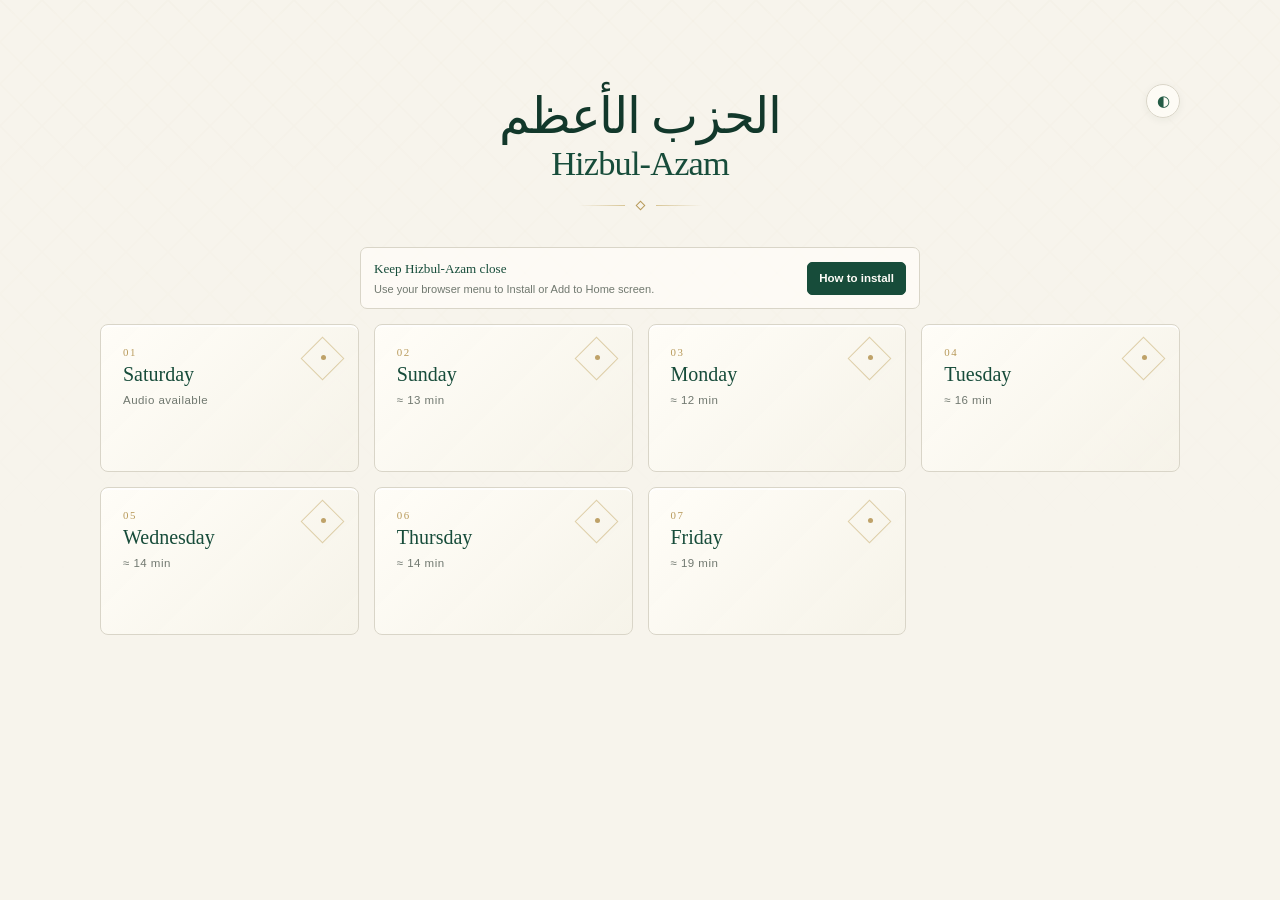
==== index.html @ 2b57d1fb "Add daily audio time estimates to home page" ====
<!doctype html>
<html lang="en">
<head>
  <meta charset="utf-8">
  <meta name="viewport" content="width=device-width, initial-scale=1">
  <meta name="theme-color" content="#f7f4ec">
  <title>Hizbul-Azam</title>
  <link rel="stylesheet" href="style.css?v=16">
  <link rel="manifest" href="manifest.webmanifest?v=11">
  <link rel="icon" type="image/png" sizes="32x32" href="icons/hizbul-azam-favicon.svg?v=11">
  <link rel="apple-touch-icon" href="icons/hizbul-azam-icon.svg?v=11">
  <script>try{var t=localStorage.getItem("hizbulAzam:theme");if(t==="dark"||t==="light")document.documentElement.dataset.theme=t;}catch(e){}</script>
  <script src="app.js?v=16" defer></script>
</head>
<body>
  <main class="home">
    <header class="home-header">
      <h1 class="home-arabic home-title" lang="ar" dir="rtl">الحزب الأعظم</h1>
      <p class="home-english">Hizbul-Azam</p>
      <div class="ornament" aria-hidden="true"><span class="ornament-mark"></span></div>
    </header>

    <section class="home-tools" aria-label="Quick access" hidden id="continue-card">
      <a class="continue-card" data-continue-link href="saturday.html">
        <span class="continue-label" data-continue-label>Continue your reading</span>
        <span class="continue-arrow" aria-hidden="true">→</span>
      </a>
    </section>

    <section class="install-card" id="install-card" hidden>
      <div>
        <strong>Keep Hizbul-Azam close</strong>
        <span>Add it to your device for a more app-like experience.</span>
      </div>
      <button id="install-button" type="button">Install</button>
    </section>

    <nav class="day-grid" aria-label="Daily portions">
      <a class="day-tile" href="saturday.html" data-audio="audio/saturday.mp3">
        <span class="day-number">01</span>
        <span class="day-name">Saturday</span>
        <small data-duration aria-label="Estimated audio time">Audio time</small>
      </a>
      <a class="day-tile" href="sunday.html" data-audio="audio/sunday.mp3">
        <span class="day-number">02</span>
        <span class="day-name">Sunday</span>
        <small data-duration aria-label="Estimated audio time">Audio time</small>
      </a>
      <a class="day-tile" href="monday.html" data-audio="audio/monday.mp3">
        <span class="day-number">03</span>
        <span class="day-name">Monday</span>
        <small data-duration aria-label="Estimated audio time">Audio time</small>
      </a>
      <a class="day-tile" href="tuesday.html" data-audio="audio/tuesday.mp3">
        <span class="day-number">04</span>
        <span class="day-name">Tuesday</span>
        <small data-duration aria-label="Estimated audio time">Audio time</small>
      </a>
      <a class="day-tile" href="wednesday.html" data-audio="audio/wednesday.mp3">
        <span class="day-number">05</span>
        <span class="day-name">Wednesday</span>
        <small data-duration aria-label="Estimated audio time">Audio time</small>
      </a>
      <a class="day-tile" href="thursday.html" data-audio="audio/thursday.mp3">
        <span class="day-number">06</span>
        <span class="day-name">Thursday</span>
        <small data-duration aria-label="Estimated audio time">Audio time</small>
      </a>
      <a class="day-tile" href="friday.html" data-audio="audio/friday.mp3">
        <span class="day-number">07</span>
        <span class="day-name">Friday</span>
        <small data-duration aria-label="Estimated audio time">Audio time</small>
      </a>
    </nav>
  </main>
</body>
</html>
---- style.css ----
/* Hizbul-Azam — traditional Islamic editorial theme — v15 */

:root {
  --ivory: #f7f4ec;
  --ivory-deep: #eee9dc;
  --paper: #fffdf8;
  --paper-soft: #fbf9f2;
  --green-950: #12382b;
  --green-900: #174c3a;
  --green-800: #245b45;
  --green-700: #356b52;
  --green-100: #e8eee8;
  --green-50: #f1f5f1;
  --gold: #b89a5a;
  --gold-soft: #d7c596;
  --ink: #26372f;
  --muted: #70786f;
  --line: #d9d5c8;
  --line-green: #cbd8ce;
  --shadow: 0 10px 30px rgba(31, 54, 42, 0.08);
}

* {
  box-sizing: border-box;
}

html {
  scroll-behavior: smooth;
}

body {
  margin: 0;
  min-height: 100%;
  color: var(--ink);
  background: var(--ivory);
  font-family: -apple-system, BlinkMacSystemFont, "Segoe UI", Roboto, Arial, sans-serif;
  line-height: 1.5;
}

body::before {
  content: "";
  position: fixed;
  inset: 0;
  pointer-events: none;
  opacity: .16;
  background-image:
    linear-gradient(45deg, transparent 48%, rgba(184,154,90,.12) 49%, rgba(184,154,90,.12) 51%, transparent 52%),
    linear-gradient(-45deg, transparent 48%, rgba(184,154,90,.12) 49%, rgba(184,154,90,.12) 51%, transparent 52%);
  background-size: 42px 42px;
  mask-image: linear-gradient(to bottom, black, transparent 72%);
  -webkit-mask-image: linear-gradient(to bottom, black, transparent 72%);
}

a {
  color: inherit;
}

[hidden] { display: none !important; }

button { cursor: pointer; }

button,
audio {
  font: inherit;
}

/* Small geometric ornament */

.ornament {
  display: flex;
  align-items: center;
  justify-content: center;
  gap: 12px;
  color: var(--gold);
  font-size: 13px;
  line-height: 1;
}

.ornament::before,
.ornament::after {
  content: "";
  width: 46px;
  height: 1px;
  background: linear-gradient(to right, transparent, var(--gold-soft));
}

.ornament::after {
  background: linear-gradient(to left, transparent, var(--gold-soft));
}

.ornament-mark {
  width: 7px;
  height: 7px;
  border: 1px solid var(--gold);
  transform: rotate(45deg);
}

/* =========================
   HOME
   ========================= */

.home {
  position: relative;
  width: min(1080px, calc(100% - 32px));
  margin: 0 auto;
  padding: clamp(52px, 9vw, 90px) 0 68px;
}

.home-header {
  text-align: center;
  margin-bottom: 38px;
}

.home-mark {
  display: inline-flex;
  align-items: center;
  justify-content: center;
  width: 54px;
  height: 54px;
  margin-bottom: 17px;
  border: 1px solid var(--gold-soft);
  border-radius: 50%;
  background: rgba(255,253,248,.72);
  color: var(--gold);
  font-family: Georgia, serif;
  font-size: 1.1rem;
  transform: rotate(45deg);
}

.home-mark::before {
  content: "◇";
  transform: rotate(-45deg);
}

.home h1 {
  margin: 0;
  color: var(--green-950);
  font-family: Georgia, "Times New Roman", serif;
  font-size: clamp(2.25rem, 5vw, 3.15rem);
  line-height: 1.05;
  font-weight: 500;
  letter-spacing: -.025em;
}

.home-arabic {
  color: var(--green-900);
  direction: rtl;
  font-family: "Noto Naskh Arabic", "Amiri", "Times New Roman", serif;
  line-height: 1.45;
}

.home-title {
  margin: 0 0 2px;
  font-size: clamp(2.25rem, 5vw, 3.15rem);
}

.home-english {
  margin: 0;
  color: var(--green-900);
  font-family: Georgia, "Times New Roman", serif;
  font-size: clamp(1.55rem, 3.5vw, 2.15rem);
  font-weight: 500;
  letter-spacing: -.025em;
  line-height: 1.2;
}

.home .subtitle {
  max-width: 560px;
  margin: 11px auto 20px;
  color: var(--muted);
  font-size: .96rem;
}

.home .ornament {
  margin-top: 18px;
}

/* Quick-access cards */
.home-tools {
  width: min(560px, 100%);
  margin: 0 auto 12px;
}

.continue-card {
  display: flex;
  align-items: center;
  justify-content: space-between;
  gap: 16px;
  padding: 12px 15px;
  border: 1px solid var(--line-green);
  border-radius: 7px;
  background: rgba(241,245,241,.72);
  color: var(--green-800);
  text-decoration: none;
  font-size: .8rem;
  font-weight: 600;
}

.continue-arrow { color: var(--gold); font-size: 1rem; }

.install-card {
  display: flex;
  align-items: center;
  justify-content: space-between;
  gap: 16px;
  width: min(560px, 100%);
  margin: 0 auto 15px;
  padding: 11px 13px;
  border: 1px solid var(--line);
  border-radius: 7px;
  background: rgba(255,253,248,.72);
}

.install-card strong,
.install-card span { display: block; }
.install-card strong { color: var(--green-900); font-family: Georgia, serif; font-size: .82rem; font-weight: 500; }
.install-card span { margin-top: 2px; color: var(--muted); font-size: .69rem; }
.install-card button {
  flex: 0 0 auto;
  border: 1px solid var(--green-900);
  border-radius: 5px;
  padding: 7px 11px;
  background: var(--green-900);
  color: #fffdf8;
  font-size: .72rem;
  font-weight: 600;
}

.day-grid {
  display: grid;
  grid-template-columns: repeat(4, minmax(0, 1fr));
  gap: 15px;
}

.day-tile {
  position: relative;
  display: flex;
  flex-direction: column;
  justify-content: flex-start;
  min-height: 148px;
  padding: 22px;
  overflow: hidden;
  border: 1px solid var(--line);
  border-radius: 8px;
  background:
    linear-gradient(135deg, rgba(255,253,248,.94), rgba(245,242,232,.92));
  color: var(--green-950);
  text-decoration: none;
  box-shadow: 0 2px 0 rgba(255,255,255,.8) inset;
  transition: transform .18s ease, border-color .18s ease, box-shadow .18s ease, background .18s ease;
}

.day-tile::before {
  content: "";
  position: absolute;
  top: 18px;
  right: 20px;
  width: 29px;
  height: 29px;
  border: 1px solid var(--gold-soft);
  transform: rotate(45deg);
  opacity: .8;
}

.day-tile::after {
  content: "";
  position: absolute;
  top: 30px;
  right: 32px;
  width: 5px;
  height: 5px;
  border-radius: 50%;
  background: var(--gold);
  opacity: .9;
}

.day-number {
  position: relative;
  z-index: 1;
  display: block;
  margin-bottom: 5px;
  color: var(--gold);
  font-family: Georgia, serif;
  font-size: .68rem;
  line-height: 1;
  letter-spacing: .14em;
}

.day-name {
  position: relative;
  z-index: 1;
  display: block;
  color: var(--green-900);
  font-family: Georgia, "Times New Roman", serif;
  font-size: 1.25rem;
  line-height: 1.15;
  font-weight: 500;
}

.day-tile small {
  position: relative;
  z-index: 1;
  display: block;
  margin-top: 6px;
  color: var(--muted);
  font-size: .72rem;
  letter-spacing: .04em;
}

.day-tile:hover {
  transform: translateY(-3px);
  border-color: var(--gold-soft);
  background: var(--paper);
  box-shadow: var(--shadow);
}

.day-tile:focus-visible {
  outline: 2px solid var(--gold);
  outline-offset: 3px;
}

/* =========================
   DAILY PAGE
   ========================= */

.page {
  position: relative;
  min-height: 100vh;
  padding: 0 20px 122px;
}

.topbar {
  display: flex;
  align-items: center;
  justify-content: space-between;
  gap: 18px;
  max-width: 1320px;
  margin: 0 auto;
  padding: 13px 0 11px;
  border-bottom: 1px solid rgba(217,213,200,.72);
}

.home-link {
  color: var(--green-700);
  text-decoration: none;
  font-size: .88rem;
  font-weight: 600;
}

.home-link:hover { color: var(--green-950); }

.home-link:focus-visible,
.sidebar a:focus-visible,
.day-action:focus-visible {
  outline: 2px solid var(--gold);
  outline-offset: 3px;
}

.day-heading {
  display: flex;
  align-items: baseline;
  gap: 9px;
  text-align: right;
}

.topbar-arabic {
  color: var(--gold);
  direction: rtl;
  font-family: "Noto Naskh Arabic", "Amiri", "Times New Roman", serif;
  font-size: .9rem;
  line-height: 1;
}

.current-day {
  color: var(--green-950);
  font-family: Georgia, "Times New Roman", serif;
  font-size: 1.02rem;
  font-weight: 500;
}

.day-count {
  color: var(--gold);
  font-family: Georgia, serif;
  font-size: .78rem;
}

.layout {
  display: grid;
  grid-template-columns: 190px minmax(0, 1fr);
  gap: 30px;
  max-width: 1320px;
  margin: 16px auto 0;
}

.sidebar {
  position: sticky;
  top: 18px;
  align-self: start;
  padding: 13px;
  border: 1px solid var(--line);
  border-radius: 8px;
  background: rgba(255,253,248,.82);
  box-shadow: 0 3px 14px rgba(31,54,42,.035);
}

.sidebar-label {
  margin: 3px 8px 10px;
  color: var(--gold);
  font-size: .67rem;
  font-weight: 700;
  letter-spacing: .13em;
  text-transform: uppercase;
}

.sidebar a {
  display: flex;
  align-items: center;
  padding: 9px 10px;
  margin: 2px 0;
  border-radius: 6px;
  color: var(--green-700);
  text-decoration: none;
  font-size: .88rem;
  transition: background .18s ease, color .18s ease;
}

.sidebar a.active {
  background: var(--green-900);
  color: #fffdf8;
}

.sidebar a:hover:not(.active) {
  background: var(--green-50);
  color: var(--green-950);
}

.reader {
  min-width: 0;
  padding-bottom: 18px;
}

.reader-header {
  display: grid;
  grid-template-columns: minmax(0, 1fr) auto auto;
  align-items: center;
  gap: 12px;
  max-width: 800px;
  margin: 0 auto 8px;
}

.reader-tools {
  display: flex;
  align-items: center;
  gap: 6px;
}

.reader-tool {
  min-height: 30px;
  padding: 5px 9px;
  border: 1px solid var(--line);
  border-radius: 5px;
  background: rgba(255,253,248,.72);
  color: var(--green-700);
  font-size: .68rem;
  font-weight: 600;
}

.reader-tool:hover { border-color: var(--gold-soft); color: var(--green-950); }
.reader-tool.saved { color: var(--green-900); border-color: var(--line-green); background: var(--green-50); }

.reader-tool.translation-trigger { border-color: rgba(184,154,90,.62); color: var(--green-800); background: rgba(255,253,248,.88); }
.reader-tool.translation-trigger:hover, .reader-tool.translation-trigger.is-active { border-color: var(--gold); color: var(--green-950); background: rgba(184,154,90,.12); }


.reader-title {
  margin: 0;
  color: var(--green-950);
  font-family: Georgia, "Times New Roman", serif;
  font-size: 1.15rem;
  font-weight: 500;
}

.reader-help {
  margin: 0;
  color: var(--muted);
  font-size: .78rem;
  white-space: nowrap;
}

.reading-progress {
  position: relative;
  width: min(800px, 100%);
  height: 2px;
  overflow: hidden;
  margin: 0 auto 20px;
  border-radius: 99px;
  background: #e3dfd3;
}

.reading-progress span {
  display: block;
  width: 0;
  height: 100%;
  border-radius: inherit;
  background: var(--gold);
  transition: width .15s ease;
}

/* The reader now uses the normal page scrollbar rather than a nested scrolling box.
   This is substantially more natural on desktop and prevents the PDF from feeling
   like an embedded document viewer. */
.pdf-toolbar {
  width: min(800px, 100%);
  min-height: 34px;
  margin: 0 auto 8px;
  display: flex;
  align-items: center;
  justify-content: flex-end;
  gap: 5px;
}

.pdf-toolbar-label {
  margin-right: auto;
  color: var(--muted);
  font-size: .67rem;
  letter-spacing: .05em;
  text-transform: uppercase;
}

.pdf-tool {
  min-width: 30px;
  height: 29px;
  padding: 0 8px;
  border: 1px solid var(--line);
  border-radius: 5px;
  background: rgba(255,253,248,.78);
  color: var(--green-700);
  font-size: .72rem;
  font-weight: 600;
}

.pdf-tool:hover { border-color: var(--gold-soft); color: var(--green-950); }
.pdf-fit { min-width: 66px; }
.zoom-level { min-width: 43px; color: var(--muted); font-size: .68rem; text-align: center; }

.pdf-viewer {
  width: 100%;
  padding: 0 0 6px;
}

.pdf-page-wrap {
  position: relative;
  width: min(800px, 100%);
  margin: 0 auto 22px;
  overflow-x: auto;
  overflow-y: hidden;
  background: #fff;
  border: 1px solid rgba(217,213,200,.9);
  box-shadow: 0 5px 20px rgba(20,40,28,.10);
}

.page-loading {
  position: absolute;
  inset: 0;
  display: grid;
  place-items: center;
  color: #8a8e88;
  background: var(--paper);
  font-size: .8rem;
}

.pdf-page {
  display: block;
  width: 100%;
  height: auto;
}

.pdf-fallback {
  width: min(800px, 100%);
  margin: 10px auto;
  color: var(--muted);
  font-size: .82rem;
}

.pdf-fallback a { color: var(--green-700); }

.offline-status {
  width: min(800px, 100%);
  min-height: 0;
  margin: 5px auto 0;
  color: var(--muted);
  font-size: .67rem;
}

.day-actions {
  display: grid;
  grid-template-columns: 1fr auto 1fr;
  align-items: center;
  gap: 10px;
  width: min(800px, 100%);
  margin: 14px auto 0;
}

.day-action {
  display: inline-flex;
  align-items: center;
  justify-content: center;
  min-height: 39px;
  padding: 8px 13px;
  border: 1px solid var(--line);
  border-radius: 6px;
  background: rgba(255,253,248,.8);
  color: var(--green-700);
  text-decoration: none;
  font-size: .8rem;
  font-weight: 600;
  transition: border-color .18s ease, background .18s ease, color .18s ease;
}

.day-action:first-child { justify-self: start; }
.day-action:last-child { justify-self: end; }
.day-action.primary { border-color: var(--green-900); background: var(--green-900); color: #fffdf8; }
.day-action.home-action { color: var(--muted); background: transparent; }
.day-action.muted { color: #9b9d96; }
.day-action:hover { border-color: var(--gold-soft); }

/* =========================
   AUDIO PLAYER
   ========================= */

.player {
  position: fixed;
  left: 0;
  right: 0;
  bottom: 0;
  z-index: 30;
  padding: 10px 20px;
  border-top: 1px solid rgba(184,154,90,.32);
  background: rgba(23,76,58,.97);
  box-shadow: 0 -8px 28px rgba(20,40,28,.12);
  color: #fffdf8;
}

.player-inner {
  display: grid;
  grid-template-columns: minmax(150px, 190px) minmax(0, 1fr) auto;
  align-items: center;
  gap: 20px;
  max-width: 1320px;
  margin: 0 auto;
}

.player-title {
  color: #fffdf8;
  font-family: Georgia, "Times New Roman", serif;
  font-size: .92rem;
  font-weight: 500;
}

.player-title small {
  display: block;
  margin-top: 1px;
  color: rgba(255,253,248,.68);
  font-family: -apple-system, BlinkMacSystemFont, "Segoe UI", Roboto, Arial, sans-serif;
  font-size: .7rem;
  font-weight: 400;
}

.player-title { order: 1; }
.audio-control-area { order: 2; min-width: 0; }
.player audio { display: block; width: 100%; }
.js-audio-ready .player audio { display: none; }

.desktop-audio-controls {
  display: flex;
  align-items: center;
  gap: 16px;
  min-width: 0;
}

.play-control {
  flex: 0 0 auto;
  width: 34px;
  height: 34px;
  display: grid;
  place-items: center;
  padding: 0 0 0 2px;
  border: 1px solid rgba(215,197,150,.55);
  border-radius: 50%;
  background: transparent;
  color: #fffdf8;
  font-size: .72rem;
  line-height: 1;
  cursor: pointer;
  transition: background .18s ease, border-color .18s ease, transform .12s ease;
}

.play-control:hover { background: rgba(255,253,248,.10); border-color: rgba(215,197,150,.85); }
.play-control:active { transform: scale(.96); }
.play-control:focus-visible, .speed-control:focus-visible, .audio-progress:focus-visible { outline: 2px solid rgba(215,197,150,.9); outline-offset: 2px; }

.audio-progress-wrap { flex: 1 1 auto; min-width: 0; }
.audio-times { display: flex; justify-content: space-between; align-items: center; margin: 0 2px 1px; color: rgba(255,253,248,.70); font-family: -apple-system, BlinkMacSystemFont, "Segoe UI", Roboto, Arial, sans-serif; font-size: .66rem; line-height: 1.2; font-variant-numeric: tabular-nums; }
.audio-progress-shell { position: relative; height: 28px; display: flex; align-items: center; }
.audio-progress-track { position: absolute; left: 0; right: 0; top: 50%; height: 5px; transform: translateY(-50%); border-radius: 999px; background: rgba(255,253,248,.24); overflow: visible; pointer-events: none; }
.audio-progress-fill { position: absolute; inset: 0 auto 0 0; width: 0; border-radius: inherit; background: var(--gold-soft); }
.audio-progress-thumb { position: absolute; top: 50%; left: 0; width: 13px; height: 13px; transform: translate(-50%, -50%); border: 2px solid #fffdf8; border-radius: 50%; background: var(--gold-soft); box-shadow: 0 1px 5px rgba(0,0,0,.18); }
.audio-progress { position: relative; z-index: 2; display: block; width: 100%; height: 28px; margin: 0; appearance: none; -webkit-appearance: none; background: transparent; cursor: pointer; }
.audio-progress::-webkit-slider-runnable-track { height: 28px; background: transparent; }
.audio-progress::-webkit-slider-thumb { width: 24px; height: 24px; margin-top: 0; border: 0; background: transparent; -webkit-appearance: none; }
.audio-progress::-moz-range-track { height: 28px; background: transparent; }
.audio-progress::-moz-range-progress { height: 28px; background: transparent; }
.audio-progress::-moz-range-thumb { width: 24px; height: 24px; border: 0; background: transparent; }
.audio-extra { display: flex; align-items: center; order: 3; margin-left: auto; }
.translation-player-control {
  min-width: 78px;
  height: 30px;
  padding: 0 9px;
  border: 1px solid rgba(215,197,150,.55);
  border-radius: 5px;
  background: transparent;
  color: #fffdf8;
  font-size: .7rem;
  font-weight: 500;
  cursor: pointer;
}
.translation-player-control:hover,
.translation-player-control.is-active {
  background: rgba(255,253,248,.10);
  border-color: rgba(215,197,150,.85);
}

.speed-control {
  min-width: 42px;
  height: 30px;
  border: 1px solid rgba(215,197,150,.55);
  border-radius: 5px;
  background: transparent;
  color: #fffdf8;
  font-size: .72rem;
  font-weight: 600;
}

.focus-mode .topbar,
.focus-mode .sidebar,
.focus-mode .day-actions,
.focus-mode .reader-header .reader-tools,
.focus-mode .pdf-toolbar,
.focus-mode .reading-progress { display: none !important; }

.focus-mode .layout { display: block; max-width: none; margin-top: 0; }
.focus-mode .reader { padding-bottom: 0; }
.focus-mode .reader-header { display: none; }
.focus-mode .pdf-page-wrap { width: min(100%, 1000px); margin-bottom: 16px; }


@media (prefers-reduced-motion: reduce) {
  html { scroll-behavior: auto; }
  .day-tile, .sidebar a, .day-action, .reading-progress span { transition: none; }
}

/* =========================
   RESPONSIVE
   ========================= */

@media (max-width: 800px) {
  body::before { opacity: .11; background-size: 34px 34px; }

  .home {
    width: min(100% - 24px, 560px);
    padding: 44px 0 44px;
  }

  .home-header { margin-bottom: 29px; }
  .home-mark { width: 48px; height: 48px; margin-bottom: 14px; }
  .home-title { font-size: 2.2rem; }
  .home-english { font-size: 1.65rem; }
  .home .subtitle { font-size: .86rem; line-height: 1.55; }

  .day-grid { grid-template-columns: repeat(2, minmax(0, 1fr)); gap: 10px; }
  .day-tile { min-height: 112px; padding: 15px; border-radius: 7px; }
  /* Keep the final Friday tile centred in the otherwise 2-column mobile grid. */
  .day-tile:last-child {
    grid-column: 1 / -1;
    width: calc(50% - 5px);
    justify-self: center;
  }
  .day-number { margin-bottom: 4px; font-size: .64rem; }
  .day-name { font-size: 1.05rem; }
  .day-tile small { margin-top: 5px; font-size: .67rem; line-height: 1.35; }
  .day-tile::before { top: 15px; right: 16px; width: 23px; height: 23px; }
  .day-tile::after { top: 25px; right: 25px; width: 4px; height: 4px; }
  .home .ornament { margin-top: 15px; }

  .page { padding: 0 8px 104px; }

  .topbar { padding: 11px 3px 9px; }
  .topbar-arabic { display: none; }
  .day-heading { gap: 6px; }
  .current-day { font-size: .95rem; }
  .day-count { font-size: .7rem; }

  .layout { display: block; margin-top: 8px; }

  .sidebar {
    position: relative;
    display: flex;
    gap: 4px;
    overflow-x: auto;
    margin: 0 -1px 20px;
    padding: 3px;
    border-radius: 7px;
    scrollbar-width: none;
  }
  .sidebar::-webkit-scrollbar { display: none; }
  .sidebar {
    mask-image: linear-gradient(to right, black 0, black calc(100% - 22px), transparent 100%);
    -webkit-mask-image: linear-gradient(to right, black 0, black calc(100% - 22px), transparent 100%);
  }
  .sidebar-label { display: none; }
  .sidebar a {
    flex: 0 0 auto;
    margin: 0;
    padding: 7px 10px;
    white-space: nowrap;
    font-size: .77rem;
  }

  .reader-header {
    grid-template-columns: minmax(0, 1fr) auto;
    margin-bottom: 6px;
    padding: 0 2px;
    gap: 7px;
  }
  .reader-title { font-size: .98rem; }
  .reader-help { font-size: .7rem; }
  .reader-tools { grid-column: 1 / -1; justify-content: flex-start; }
  .desktop-tool, .desktop-only { display: none !important; }
  .reader-tool { min-height: 28px; font-size: .66rem; }

  .reading-progress { margin-bottom: 13px; }

  .pdf-viewer { padding-bottom: 2px; }
  .offline-status { margin-top: 3px; padding: 0 2px; }

  .reader { padding-bottom: 10px; }
  .pdf-page-wrap {
    width: 100%;
    margin-bottom: 11px;
    box-shadow: 0 3px 12px rgba(20,40,28,.08);
  }

  .day-actions {
    grid-template-columns: 1fr 1fr;
    width: 100%;
    margin: 14px 0 0;
  }

  .day-action.home-action,
  .day-action.muted { display: none; }
  .day-action { min-height: 38px; padding: 7px 9px; font-size: .76rem; }

  .player {
    padding: 7px 9px calc(8px + env(safe-area-inset-bottom));
    border-top: 2px solid var(--green-900);
    background: rgba(255,253,248,.98);
    box-shadow: 0 -7px 24px rgba(31,54,42,.16), 0 -1px 0 rgba(184,154,90,.45);
    color: var(--ink);
    backdrop-filter: blur(8px);
    -webkit-backdrop-filter: blur(8px);
  }
  .player-inner {
    display: flex;
    align-items: center;
    gap: 6px;
  }
  .player-title { display: none; }
  .audio-control-area { order: 2; flex: 1 1 auto; min-width: 0; }
  .desktop-audio-controls { display: flex; gap: 9px; }
  .player audio, .js-audio-ready .player audio { display: none; }
  .audio-progress-wrap { flex: 1 1 auto; min-width: 0; }
  .audio-progress-shell { height: 30px; }
  .audio-progress { height: 30px; }
  .audio-progress-track { height: 6px; background: rgba(38,55,47,.28); }
  .audio-progress-fill { background: var(--green-900); }
  .audio-progress-thumb { width: 15px; height: 15px; border-color: var(--green-900); background: var(--gold-soft); box-shadow: 0 1px 6px rgba(31,54,42,.24); }
  .play-control { width: 36px; height: 36px; border: 2px solid var(--green-900); background: var(--green-900); color: #fffdf8; box-shadow: 0 2px 7px rgba(31,54,42,.18); }
  .play-control:hover { background: var(--green-950); border-color: var(--green-950); }
  .audio-extra { flex: 0 0 auto; margin-left: auto; order: 3; display: flex; gap: 5px; }
  .translation-player-control {
    min-width: 74px;
    height: 30px;
    padding: 0 7px;
    border-color: rgba(23,76,58,.38);
    background: var(--paper);
    color: var(--green-800);
    box-shadow: 0 1px 4px rgba(31,54,42,.08);
  }
  .translation-player-control:hover,
  .translation-player-control.is-active {
    background: rgba(255,253,248,.95);
    border-color: rgba(23,76,58,.38);
    color: var(--green-950);
  }
  .speed-control {
    min-width: 37px;
    height: 30px;
    border-color: rgba(38,55,47,.22);
    background: rgba(255,253,248,.72);
    color: var(--green-800);
  }

  .home-tools, .install-card { width: 100%; }
}

@media (max-width: 420px) {
  .day-grid { gap: 8px; }
  .day-tile { min-height: 101px; padding: 14px; }
  .day-tile:last-child { width: calc(50% - 4px); }
  .day-name { font-size: 1rem; }
  .home-title { font-size: 2rem; }
  .home-english { font-size: 1.55rem; }
}

/* =========================
   THEME TOGGLE / DARK MODE
   ========================= */

.home-header,
.topbar { position: relative; }

.theme-toggle {
  position: absolute;
  top: 0;
  right: 0;
  z-index: 5;
  display: inline-flex;
  align-items: center;
  justify-content: center;
  width: 34px;
  height: 34px;
  padding: 0;
  border: 1px solid var(--line);
  border-radius: 50%;
  background: rgba(255,253,248,.78);
  color: var(--green-800);
  box-shadow: 0 2px 8px rgba(31,54,42,.06);
  font-size: .92rem;
  line-height: 1;
  transition: background .18s ease, border-color .18s ease, color .18s ease, transform .12s ease;
}

.theme-toggle:hover { border-color: var(--gold-soft); color: var(--green-950); }
.theme-toggle:active { transform: scale(.95); }
.theme-toggle:focus-visible { outline: 2px solid var(--gold); outline-offset: 3px; }
.topbar .theme-toggle { top: 8px; }
.home-header .theme-toggle { top: -6px; }


/* Translation drawer */
.translation-overlay {
  position: fixed;
  inset: 0;
  z-index: 90;
  background: rgba(18, 31, 25, .28);
  opacity: 0;
  transition: opacity .2s ease;
}
.translation-overlay.is-open { opacity: 1; }
.translation-panel {
  position: fixed;
  z-index: 91;
  top: 0;
  right: 0;
  bottom: 0;
  width: min(430px, 92vw);
  display: flex;
  flex-direction: column;
  padding: 28px 26px 34px;
  background: var(--paper);
  border-left: 1px solid var(--line);
  box-shadow: -18px 0 50px rgba(26, 47, 38, .13);
  transform: translateX(102%);
  transition: transform .24s ease;
}
.translation-panel.is-open { transform: translateX(0); }
.translation-panel-header {
  display: flex;
  align-items: flex-start;
  justify-content: space-between;
  gap: 18px;
  padding-bottom: 14px;
  border-bottom: 1px solid var(--line);
}
.translation-kicker {
  margin: 0 0 3px;
  color: var(--gold);
  font-size: .64rem;
  letter-spacing: .16em;
  text-transform: uppercase;
}
.translation-page {
  margin: 5px 0 0;
  color: var(--muted);
  font-family: -apple-system, BlinkMacSystemFont, "Segoe UI", sans-serif;
  font-size: .66rem;
  line-height: 1.4;
  font-variant-numeric: tabular-nums;
}
.translation-panel h2 {
  margin: 0;
  color: var(--green-950);
  font-family: Georgia, 'Times New Roman', serif;
  font-size: 1.35rem;
  font-weight: 500;
}
.translation-close {
  width: 32px;
  height: 32px;
  border: 1px solid var(--line);
  border-radius: 50%;
  background: transparent;
  color: var(--muted);
  font-size: 1.2rem;
  line-height: 1;
  cursor: pointer;
}
.translation-close:hover { color: var(--green-950); border-color: var(--gold-soft); }
.translation-source {
  margin: 13px 0 17px;
  color: var(--muted);
  font-size: .72rem;
  line-height: 1.55;
}
.translation-content {
  flex: 1 1 auto;
  min-height: 0;
  overflow-y: auto;
  padding-right: 6px;
  scrollbar-width: thin;
}
.translation-entry {
  padding: 0 0 17px;
  margin: 0 0 17px;
  border-bottom: 1px solid rgba(217, 213, 200, .7);
}
.translation-entry:last-child { border-bottom: 0; }
.translation-entry p {
  margin: 0;
  color: var(--ink);
  font-family: Georgia, 'Times New Roman', serif;
  font-size: .96rem;
  line-height: 1.72;
}
.translation-reference {
  margin-top: 8px !important;
  color: var(--muted) !important;
  font-family: -apple-system, BlinkMacSystemFont, 'Segoe UI', sans-serif !important;
  font-size: .66rem !important;
  line-height: 1.45 !important;
}
.translation-loading,
.translation-empty {
  color: var(--muted);
  font-size: .8rem;
  line-height: 1.6;
}
body.translation-open { overflow: hidden; }

:root[data-theme="dark"] {
  color-scheme: dark;
  --ivory: #17191c;
  --ivory-deep: #202328;
  --paper: #24272b;
  --paper-soft: #2b2f34;
  --green-950: #eef0f2;
  --green-900: #d2d6da;
  --green-800: #b8bec5;
  --green-700: #9ea5ad;
  --green-100: #34383e;
  --green-50: #2d3136;
  --gold: #c8b27a;
  --gold-soft: #dccb9b;
  --ink: #e9e7e2;
  --muted: #aeb3b8;
  --line: #454a50;
  --line-green: #4a4f55;
  --shadow: 0 10px 30px rgba(0,0,0,.28);
}

:root[data-theme="dark"] body::before {
  opacity: .08;
}

:root[data-theme="dark"] .theme-toggle {
  background: rgba(32,45,38,.88);
  color: var(--gold-soft);
}

:root[data-theme="dark"] .day-tile,
:root[data-theme="dark"] .continue-card,
:root[data-theme="dark"] .install-card,
:root[data-theme="dark"] .sidebar,
:root[data-theme="dark"] .day-action,
:root[data-theme="dark"] .reader-tool,
:root[data-theme="dark"] .pdf-tool {
  background: rgba(32,45,38,.84);
}

:root[data-theme="dark"] .day-tile:hover,
:root[data-theme="dark"] .sidebar a:hover,
:root[data-theme="dark"] .day-action:hover,
:root[data-theme="dark"] .reader-tool:hover,
:root[data-theme="dark"] .pdf-tool:hover {
  background: #30343a;
}

:root[data-theme="dark"] .reader-tool.translation-trigger {
  border-color: rgba(217,196,143,.48);
  background: rgba(32,45,38,.92);
  color: var(--gold-soft);
}

:root[data-theme="dark"] .reader-tool.translation-trigger:hover,
:root[data-theme="dark"] .reader-tool.translation-trigger.is-active {
  background: #30343a;
  border-color: var(--gold);
  color: #ead9a8;
}

:root[data-theme="dark"] .pdf-page-wrap {
  background: #24272b;
  border-color: #3b4840;
  box-shadow: 0 5px 20px rgba(0,0,0,.25);
}

:root[data-theme="dark"] .page-loading {
  background: #24272b;
  color: #9fa9a2;
}

:root[data-theme="dark"] .player {
  background: rgba(21,31,26,.96);
  border-color: #3b4840;
  box-shadow: 0 -5px 18px rgba(0,0,0,.22);
}

:root[data-theme="dark"] .translation-player-control {
  border-color: rgba(217,196,143,.48);
  background: rgba(32,45,38,.92);
  color: var(--gold-soft);
}
:root[data-theme="dark"] .translation-player-control:hover,
:root[data-theme="dark"] .translation-player-control.is-active {
  background: #30343a;
  border-color: var(--gold);
  color: #ead9a8;
}
:root[data-theme="dark"] .speed-control {
  border-color: rgba(217,196,143,.48) !important;
  background: rgba(32,45,38,.92) !important;
  color: var(--gold-soft) !important;
  box-shadow: inset 0 0 0 1px rgba(255,255,255,.025);
}

:root[data-theme="dark"] .speed-control:hover,
:root[data-theme="dark"] .speed-control:active {
  background: #30343a !important;
  border-color: var(--gold) !important;
  color: #ead9a8 !important;
}

:root[data-theme="dark"] .home-link:hover,
:root[data-theme="dark"] .sidebar a:hover,
:root[data-theme="dark"] .day-action:hover { color: #e3eee6; }

:root[data-theme="dark"] .focus-mode .pdf-page-wrap {
  box-shadow: 0 5px 24px rgba(0,0,0,.28);
}

@media (max-width: 800px) {
  .home-header .theme-toggle { top: -5px; right: 1px; }
  .topbar .theme-toggle { top: 7px; right: 0; }
  .topbar { padding-right: 43px; }
}


:root[data-theme="dark"] .translation-panel {
  background: #1d2024;
  border-color: #3d4248;
  box-shadow: -18px 0 50px rgba(0,0,0,.35);
}
:root[data-theme="dark"] .translation-panel-header,
:root[data-theme="dark"] .translation-entry { border-color: #3d4248; }
:root[data-theme="dark"] .translation-panel h2,
:root[data-theme="dark"] .translation-entry p { color: #e7eee9; }
:root[data-theme="dark"] .translation-page,
:root[data-theme="dark"] .translation-source,
:root[data-theme="dark"] .translation-reference,
:root[data-theme="dark"] .translation-loading,
:root[data-theme="dark"] .translation-empty { color: #aebbb3; }
:root[data-theme="dark"] .translation-close { color: #aebbb3; border-color: #4b5158; }

@media (max-width: 700px) {
  .translation-panel {
    top: auto;
    left: 0;
    right: 0;
    bottom: 0;
    width: auto;
    max-height: 68vh;
    padding: 22px 18px 24px;
    border-left: 0;
    border-top: 1px solid var(--line);
    border-radius: 18px 18px 0 0;
    transform: translateY(102%);
    box-shadow: 0 -18px 50px rgba(26, 47, 38, .16);
  }
  .translation-panel.is-open { transform: translateY(0); }
  .translation-entry p { font-size: .92rem; line-height: 1.68; }
}

/* Audio-synced scrolling control */
.auto-scroll-control {
  min-width: 92px;
}

.auto-scroll-control.is-active {
  border-color: var(--gold);
  color: var(--green-950);
  background: rgba(184,154,90,.12);
}

:root[data-theme="dark"] .auto-scroll-control.is-active {
  border-color: var(--gold);
  color: var(--gold-soft);
  background: #30343a;
}

@media (max-width: 800px) {
  .auto-scroll-control {
    min-width: 84px;
  }
}


/* v16 audio timing UX */
.restart-control {
  flex: 0 0 auto;
  width: 32px;
  height: 32px;
  display: grid;
  place-items: center;
  padding: 0;
  border: 1px solid rgba(215,197,150,.55);
  border-radius: 50%;
  background: transparent;
  color: #fffdf8;
  font-size: 1rem;
  cursor: pointer;
}
.restart-control:hover { background: rgba(255,253,248,.10); }
.audio-extra { position: relative; }
.speed-menu {
  position: absolute;
  right: 0;
  bottom: calc(100% + 8px);
  z-index: 50;
  display: grid;
  gap: 2px;
  min-width: 82px;
  padding: 5px;
  border: 1px solid rgba(215,197,150,.45);
  border-radius: 7px;
  background: rgba(23,76,58,.98);
  box-shadow: 0 8px 22px rgba(0,0,0,.20);
}
.speed-menu[hidden] { display: none; }
.speed-option {
  min-height: 30px;
  padding: 5px 9px;
  border: 0;
  border-radius: 4px;
  background: transparent;
  color: #fffdf8;
  font-size: .72rem;
  text-align: left;
}
.speed-option:hover,
.speed-option[aria-checked="true"] { background: rgba(255,253,248,.12); }
@media (max-width: 800px) {
  .desktop-audio-controls { gap: 16px; }
  .restart-control {
    width: 32px;
    height: 32px;
    border-color: rgba(38,55,47,.28);
    background: rgba(255,253,248,.72);
    color: var(--green-800);
  }
  .restart-control:hover { background: rgba(255,253,248,.95); }
  .speed-menu {
    background: rgba(255,253,248,.99);
    border-color: rgba(38,55,47,.18);
    box-shadow: 0 8px 22px rgba(31,54,42,.18);
  }
  .speed-option { color: var(--green-800); }
  .speed-option:hover,
  .speed-option[aria-checked="true"] {
    background: rgba(23,76,58,.08);
    color: var(--green-950);
  }
}
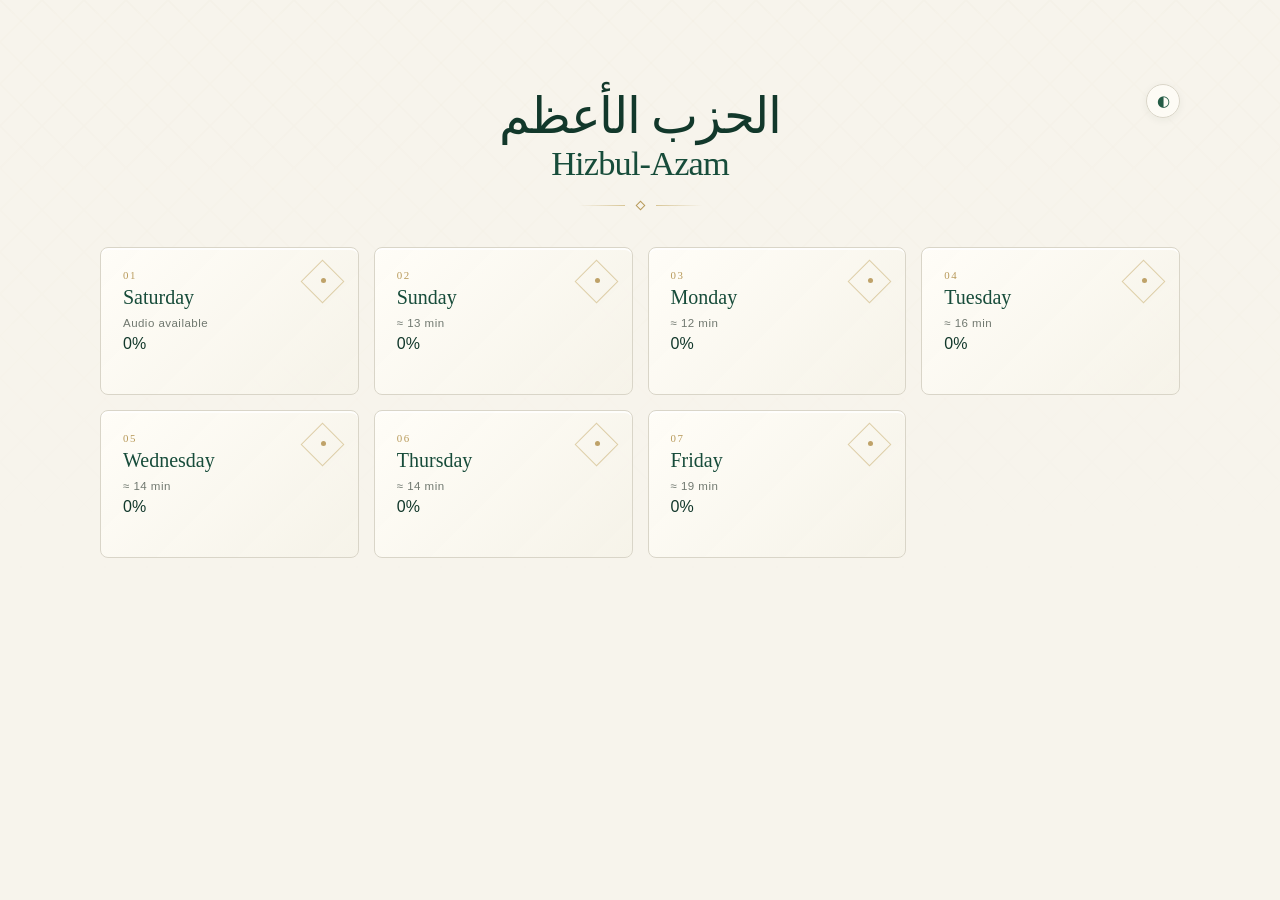
==== commit 948f9273: "Add daily completion and progress indicators to home" ====
--- a/index.html
+++ b/index.html
@@ -5,12 +5,12 @@
   <meta name="viewport" content="width=device-width, initial-scale=1">
   <meta name="theme-color" content="#f7f4ec">
   <title>Hizbul-Azam</title>
-  <link rel="stylesheet" href="style.css?v=16">
+  <link rel="stylesheet" href="style.css?v=17">
   <link rel="manifest" href="manifest.webmanifest?v=11">
   <link rel="icon" type="image/png" sizes="32x32" href="icons/hizbul-azam-favicon.svg?v=11">
   <link rel="apple-touch-icon" href="icons/hizbul-azam-icon.svg?v=11">
   <script>try{var t=localStorage.getItem("hizbulAzam:theme");if(t==="dark"||t==="light")document.documentElement.dataset.theme=t;}catch(e){}</script>
-  <script src="app.js?v=16" defer></script>
+  <script src="app.js?v=17" defer></script>
 </head>
 <body>
   <main class="home">
@@ -36,40 +36,40 @@
     </section>
 
     <nav class="day-grid" aria-label="Daily portions">
-      <a class="day-tile" href="saturday.html" data-audio="audio/saturday.mp3">
+      <a class="day-tile" data-day="saturday.html" href="saturday.html" data-audio="audio/saturday.mp3">
         <span class="day-number">01</span>
         <span class="day-name">Saturday</span>
-        <small data-duration aria-label="Estimated audio time">Audio time</small>
+        <small data-duration aria-label="Estimated audio time">Audio time</small><span class="day-progress" data-day-progress>0%</span>
       </a>
-      <a class="day-tile" href="sunday.html" data-audio="audio/sunday.mp3">
+      <a class="day-tile" data-day="sunday.html" href="sunday.html" data-audio="audio/sunday.mp3">
         <span class="day-number">02</span>
         <span class="day-name">Sunday</span>
-        <small data-duration aria-label="Estimated audio time">Audio time</small>
+        <small data-duration aria-label="Estimated audio time">Audio time</small><span class="day-progress" data-day-progress>0%</span>
       </a>
-      <a class="day-tile" href="monday.html" data-audio="audio/monday.mp3">
+      <a class="day-tile" data-day="monday.html" href="monday.html" data-audio="audio/monday.mp3">
         <span class="day-number">03</span>
         <span class="day-name">Monday</span>
-        <small data-duration aria-label="Estimated audio time">Audio time</small>
+        <small data-duration aria-label="Estimated audio time">Audio time</small><span class="day-progress" data-day-progress>0%</span>
       </a>
-      <a class="day-tile" href="tuesday.html" data-audio="audio/tuesday.mp3">
+      <a class="day-tile" data-day="tuesday.html" href="tuesday.html" data-audio="audio/tuesday.mp3">
         <span class="day-number">04</span>
         <span class="day-name">Tuesday</span>
-        <small data-duration aria-label="Estimated audio time">Audio time</small>
+        <small data-duration aria-label="Estimated audio time">Audio time</small><span class="day-progress" data-day-progress>0%</span>
       </a>
-      <a class="day-tile" href="wednesday.html" data-audio="audio/wednesday.mp3">
+      <a class="day-tile" data-day="wednesday.html" href="wednesday.html" data-audio="audio/wednesday.mp3">
         <span class="day-number">05</span>
         <span class="day-name">Wednesday</span>
-        <small data-duration aria-label="Estimated audio time">Audio time</small>
+        <small data-duration aria-label="Estimated audio time">Audio time</small><span class="day-progress" data-day-progress>0%</span>
       </a>
-      <a class="day-tile" href="thursday.html" data-audio="audio/thursday.mp3">
+      <a class="day-tile" data-day="thursday.html" href="thursday.html" data-audio="audio/thursday.mp3">
         <span class="day-number">06</span>
         <span class="day-name">Thursday</span>
-        <small data-duration aria-label="Estimated audio time">Audio time</small>
+        <small data-duration aria-label="Estimated audio time">Audio time</small><span class="day-progress" data-day-progress>0%</span>
       </a>
-      <a class="day-tile" href="friday.html" data-audio="audio/friday.mp3">
+      <a class="day-tile" data-day="friday.html" href="friday.html" data-audio="audio/friday.mp3">
         <span class="day-number">07</span>
         <span class="day-name">Friday</span>
-        <small data-duration aria-label="Estimated audio time">Audio time</small>
+        <small data-duration aria-label="Estimated audio time">Audio time</small><span class="day-progress" data-day-progress>0%</span>
       </a>
     </nav>
   </main>
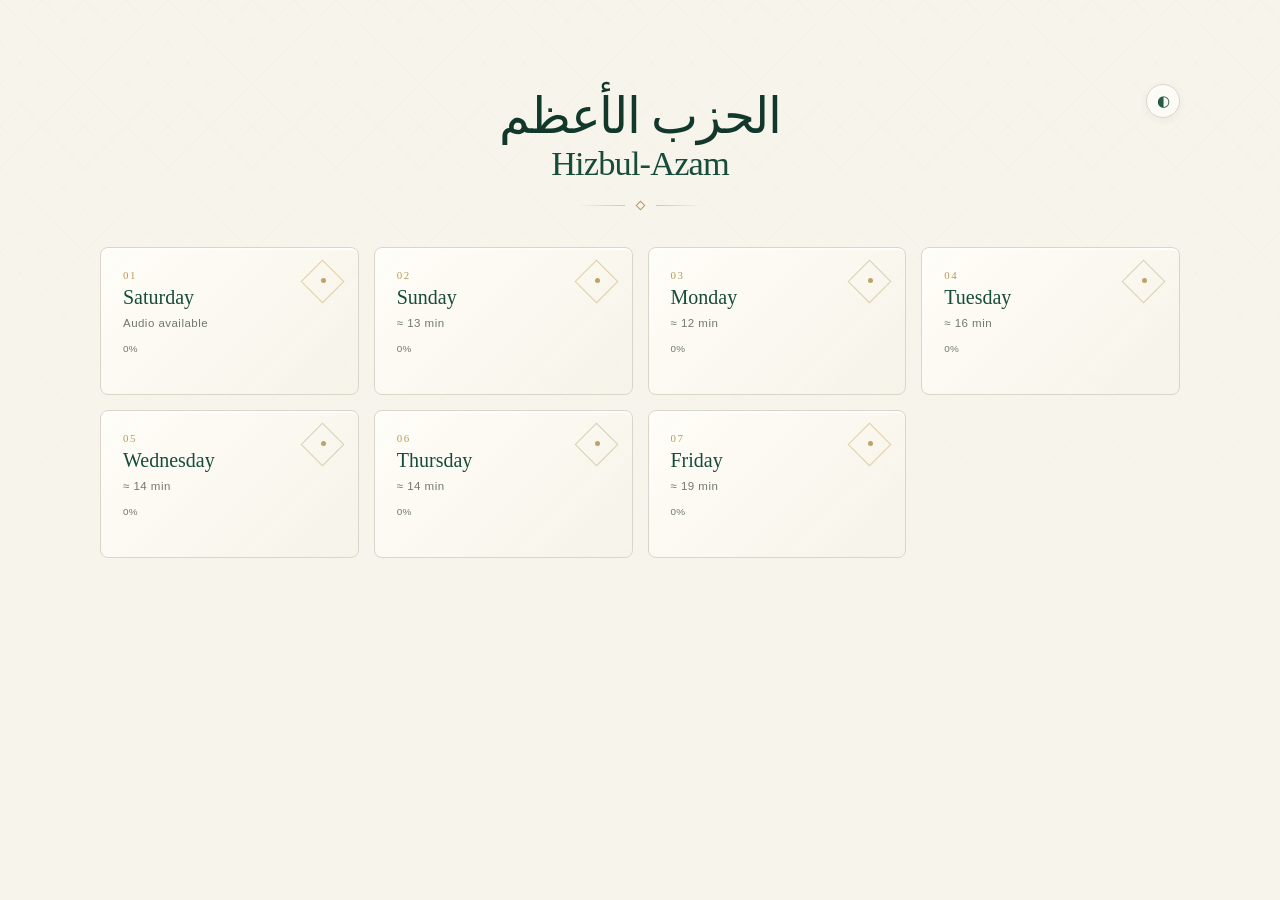
==== commit 4b375ed5: "Refresh app script for progress tracking fix" ====
--- a/index.html
+++ b/index.html
@@ -10,7 +10,7 @@
   <link rel="icon" type="image/png" sizes="32x32" href="icons/hizbul-azam-favicon.svg?v=11">
   <link rel="apple-touch-icon" href="icons/hizbul-azam-icon.svg?v=11">
   <script>try{var t=localStorage.getItem("hizbulAzam:theme");if(t==="dark"||t==="light")document.documentElement.dataset.theme=t;}catch(e){}</script>
-  <script src="app.js?v=17" defer></script>
+  <script src="app.js?v=18" defer></script>
 </head>
 <body>
   <main class="home">
@@ -36,37 +36,37 @@
     </section>
 
     <nav class="day-grid" aria-label="Daily portions">
-      <a class="day-tile" data-day="saturday.html" href="saturday.html" data-audio="audio/saturday.mp3">
+      <a class="day-tile" data-day="saturday" href="saturday.html" data-audio="audio/saturday.mp3">
         <span class="day-number">01</span>
         <span class="day-name">Saturday</span>
         <small data-duration aria-label="Estimated audio time">Audio time</small><span class="day-progress" data-day-progress>0%</span>
       </a>
-      <a class="day-tile" data-day="sunday.html" href="sunday.html" data-audio="audio/sunday.mp3">
+      <a class="day-tile" data-day="sunday" href="sunday.html" data-audio="audio/sunday.mp3">
         <span class="day-number">02</span>
         <span class="day-name">Sunday</span>
         <small data-duration aria-label="Estimated audio time">Audio time</small><span class="day-progress" data-day-progress>0%</span>
       </a>
-      <a class="day-tile" data-day="monday.html" href="monday.html" data-audio="audio/monday.mp3">
+      <a class="day-tile" data-day="monday" href="monday.html" data-audio="audio/monday.mp3">
         <span class="day-number">03</span>
         <span class="day-name">Monday</span>
         <small data-duration aria-label="Estimated audio time">Audio time</small><span class="day-progress" data-day-progress>0%</span>
       </a>
-      <a class="day-tile" data-day="tuesday.html" href="tuesday.html" data-audio="audio/tuesday.mp3">
+      <a class="day-tile" data-day="tuesday" href="tuesday.html" data-audio="audio/tuesday.mp3">
         <span class="day-number">04</span>
         <span class="day-name">Tuesday</span>
         <small data-duration aria-label="Estimated audio time">Audio time</small><span class="day-progress" data-day-progress>0%</span>
       </a>
-      <a class="day-tile" data-day="wednesday.html" href="wednesday.html" data-audio="audio/wednesday.mp3">
+      <a class="day-tile" data-day="wednesday" href="wednesday.html" data-audio="audio/wednesday.mp3">
         <span class="day-number">05</span>
         <span class="day-name">Wednesday</span>
         <small data-duration aria-label="Estimated audio time">Audio time</small><span class="day-progress" data-day-progress>0%</span>
       </a>
-      <a class="day-tile" data-day="thursday.html" href="thursday.html" data-audio="audio/thursday.mp3">
+      <a class="day-tile" data-day="thursday" href="thursday.html" data-audio="audio/thursday.mp3">
         <span class="day-number">06</span>
         <span class="day-name">Thursday</span>
         <small data-duration aria-label="Estimated audio time">Audio time</small><span class="day-progress" data-day-progress>0%</span>
       </a>
-      <a class="day-tile" data-day="friday.html" href="friday.html" data-audio="audio/friday.mp3">
+      <a class="day-tile" data-day="friday" href="friday.html" data-audio="audio/friday.mp3">
         <span class="day-number">07</span>
         <span class="day-name">Friday</span>
         <small data-duration aria-label="Estimated audio time">Audio time</small><span class="day-progress" data-day-progress>0%</span>
--- a/style.css
+++ b/style.css
@@ -1310,3 +1310,104 @@
     color: var(--green-950);
   }
 }
+
+
+/* Completion + per-day progress */
+.day-progress {
+  position: relative;
+  z-index: 1;
+  display: inline-flex;
+  align-items: center;
+  align-self: flex-start;
+  margin-top: 8px;
+  min-height: 18px;
+  color: var(--muted);
+  font-family: -apple-system, BlinkMacSystemFont, "Segoe UI", Roboto, Arial, sans-serif;
+  font-size: .62rem;
+  font-variant-numeric: tabular-nums;
+  letter-spacing: .02em;
+}
+.day-progress.is-complete {
+  color: var(--green-800);
+  font-weight: 600;
+}
+.completion-status {
+  width: min(800px, 100%);
+  display: flex;
+  align-items: center;
+  gap: 9px;
+  min-height: 40px;
+  margin: 0 auto 10px;
+  padding: 7px 10px;
+  border: 1px solid var(--line);
+  border-radius: 6px;
+  background: rgba(255,253,248,.62);
+  color: var(--muted);
+}
+.completion-status > span:nth-child(2) {
+  min-width: 0;
+  display: grid;
+  gap: 1px;
+}
+.completion-status strong {
+  color: var(--green-800);
+  font-size: .72rem;
+  font-weight: 600;
+}
+.completion-status small {
+  color: var(--muted);
+  font-size: .62rem;
+}
+.completion-percent,
+.completion-mark {
+  flex: 0 0 auto;
+  display: grid;
+  place-items: center;
+  width: 28px;
+  height: 28px;
+  border-radius: 50%;
+  color: var(--gold);
+  border: 1px solid var(--gold-soft);
+  font-size: .61rem;
+  font-weight: 700;
+  font-variant-numeric: tabular-nums;
+}
+.completion-mark {
+  color: var(--green-800);
+  border-color: var(--line-green);
+  font-size: .78rem;
+}
+.completion-undo {
+  margin-left: auto;
+  flex: 0 0 auto;
+  padding: 4px 7px;
+  border: 0;
+  background: transparent;
+  color: var(--muted);
+  font-size: .62rem;
+  text-decoration: underline;
+  text-underline-offset: 2px;
+}
+.completion-undo:hover { color: var(--green-800); }
+.completion-status.is-complete {
+  border-color: var(--line-green);
+  background: rgba(241,245,241,.72);
+}
+:root[data-theme="dark"] .day-progress.is-complete,
+:root[data-theme="dark"] .completion-status strong,
+:root[data-theme="dark"] .completion-mark { color: var(--gold-soft); }
+:root[data-theme="dark"] .completion-status {
+  background: rgba(36,39,43,.82);
+  border-color: var(--line);
+}
+:root[data-theme="dark"] .completion-status.is-complete {
+  background: #2b3035;
+  border-color: var(--line-green);
+}
+@media (max-width: 800px) {
+  .day-progress { margin-top: 5px; font-size: .56rem; }
+  .completion-status { margin-bottom: 8px; min-height: 36px; padding: 6px 8px; }
+  .completion-status small { font-size: .58rem; }
+  .completion-status strong { font-size: .66rem; }
+  .completion-percent, .completion-mark { width: 25px; height: 25px; }
+}
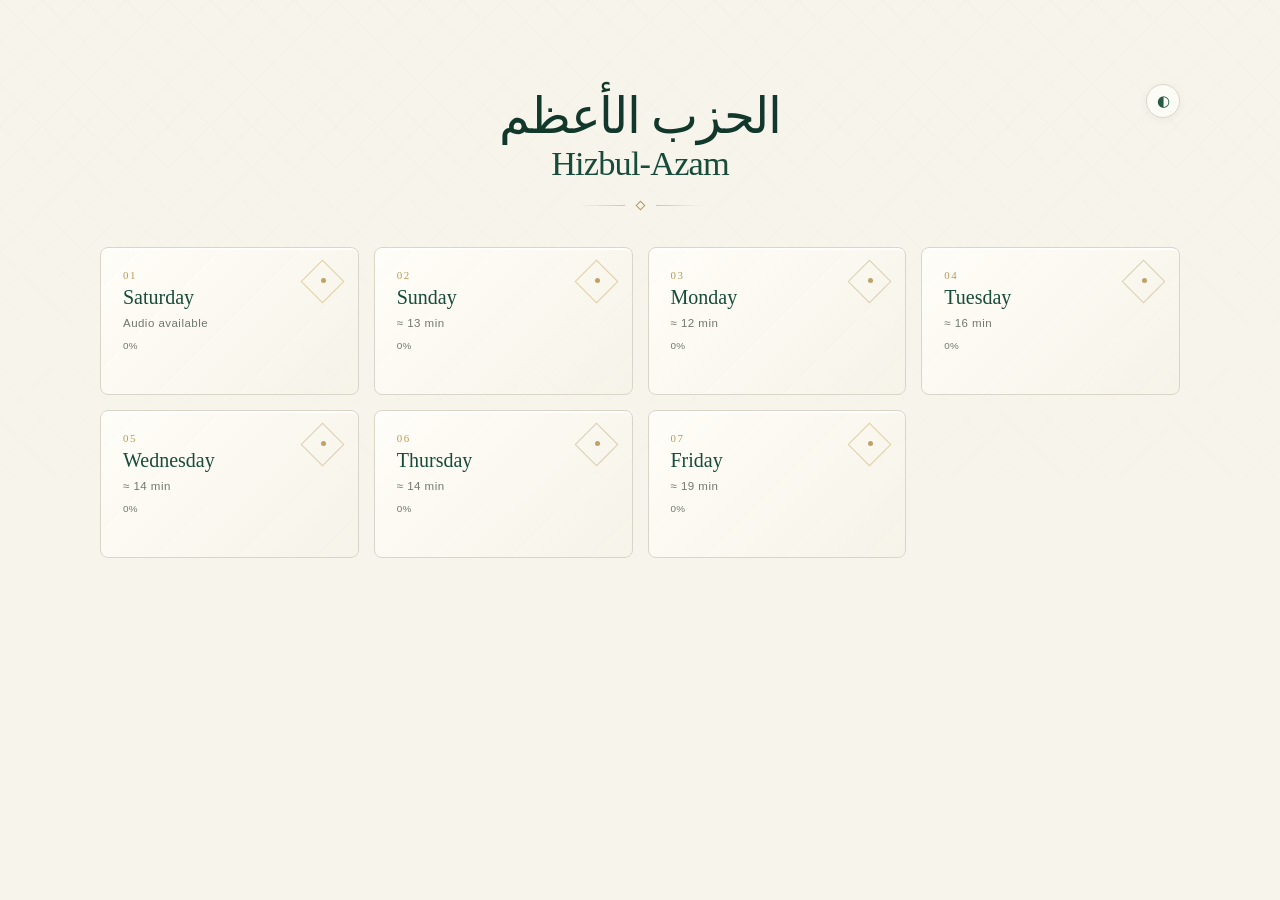
==== commit dad99a2c: "Load reliable completion UX on home" ====
--- a/index.html
+++ b/index.html
@@ -6,11 +6,13 @@
   <meta name="theme-color" content="#f7f4ec">
   <title>Hizbul-Azam</title>
   <link rel="stylesheet" href="style.css?v=17">
+  <link rel="stylesheet" href="completion.css?v=1">
   <link rel="manifest" href="manifest.webmanifest?v=11">
   <link rel="icon" type="image/png" sizes="32x32" href="icons/hizbul-azam-favicon.svg?v=11">
   <link rel="apple-touch-icon" href="icons/hizbul-azam-icon.svg?v=11">
   <script>try{var t=localStorage.getItem("hizbulAzam:theme");if(t==="dark"||t==="light")document.documentElement.dataset.theme=t;}catch(e){}</script>
   <script src="app.js?v=18" defer></script>
+  <script src="completion.js?v=1" defer></script>
 </head>
 <body>
   <main class="home">
@@ -36,41 +38,13 @@
     </section>
 
     <nav class="day-grid" aria-label="Daily portions">
-      <a class="day-tile" data-day="saturday" href="saturday.html" data-audio="audio/saturday.mp3">
-        <span class="day-number">01</span>
-        <span class="day-name">Saturday</span>
-        <small data-duration aria-label="Estimated audio time">Audio time</small><span class="day-progress" data-day-progress>0%</span>
-      </a>
-      <a class="day-tile" data-day="sunday" href="sunday.html" data-audio="audio/sunday.mp3">
-        <span class="day-number">02</span>
-        <span class="day-name">Sunday</span>
-        <small data-duration aria-label="Estimated audio time">Audio time</small><span class="day-progress" data-day-progress>0%</span>
-      </a>
-      <a class="day-tile" data-day="monday" href="monday.html" data-audio="audio/monday.mp3">
-        <span class="day-number">03</span>
-        <span class="day-name">Monday</span>
-        <small data-duration aria-label="Estimated audio time">Audio time</small><span class="day-progress" data-day-progress>0%</span>
-      </a>
-      <a class="day-tile" data-day="tuesday" href="tuesday.html" data-audio="audio/tuesday.mp3">
-        <span class="day-number">04</span>
-        <span class="day-name">Tuesday</span>
-        <small data-duration aria-label="Estimated audio time">Audio time</small><span class="day-progress" data-day-progress>0%</span>
-      </a>
-      <a class="day-tile" data-day="wednesday" href="wednesday.html" data-audio="audio/wednesday.mp3">
-        <span class="day-number">05</span>
-        <span class="day-name">Wednesday</span>
-        <small data-duration aria-label="Estimated audio time">Audio time</small><span class="day-progress" data-day-progress>0%</span>
-      </a>
-      <a class="day-tile" data-day="thursday" href="thursday.html" data-audio="audio/thursday.mp3">
-        <span class="day-number">06</span>
-        <span class="day-name">Thursday</span>
-        <small data-duration aria-label="Estimated audio time">Audio time</small><span class="day-progress" data-day-progress>0%</span>
-      </a>
-      <a class="day-tile" data-day="friday" href="friday.html" data-audio="audio/friday.mp3">
-        <span class="day-number">07</span>
-        <span class="day-name">Friday</span>
-        <small data-duration aria-label="Estimated audio time">Audio time</small><span class="day-progress" data-day-progress>0%</span>
-      </a>
+      <a class="day-tile" data-day="saturday" href="saturday.html" data-audio="audio/saturday.mp3"><span class="day-number">01</span><span class="day-name">Saturday</span><small data-duration aria-label="Estimated audio time">Audio time</small><span class="day-progress" data-day-progress>0%</span></a>
+      <a class="day-tile" data-day="sunday" href="sunday.html" data-audio="audio/sunday.mp3"><span class="day-number">02</span><span class="day-name">Sunday</span><small data-duration aria-label="Estimated audio time">Audio time</small><span class="day-progress" data-day-progress>0%</span></a>
+      <a class="day-tile" data-day="monday" href="monday.html" data-audio="audio/monday.mp3"><span class="day-number">03</span><span class="day-name">Monday</span><small data-duration aria-label="Estimated audio time">Audio time</small><span class="day-progress" data-day-progress>0%</span></a>
+      <a class="day-tile" data-day="tuesday" href="tuesday.html" data-audio="audio/tuesday.mp3"><span class="day-number">04</span><span class="day-name">Tuesday</span><small data-duration aria-label="Estimated audio time">Audio time</small><span class="day-progress" data-day-progress>0%</span></a>
+      <a class="day-tile" data-day="wednesday" href="wednesday.html" data-audio="audio/wednesday.mp3"><span class="day-number">05</span><span class="day-name">Wednesday</span><small data-duration aria-label="Estimated audio time">Audio time</small><span class="day-progress" data-day-progress>0%</span></a>
+      <a class="day-tile" data-day="thursday" href="thursday.html" data-audio="audio/thursday.mp3"><span class="day-number">06</span><span class="day-name">Thursday</span><small data-duration aria-label="Estimated audio time">Audio time</small><span class="day-progress" data-day-progress>0%</span></a>
+      <a class="day-tile" data-day="friday" href="friday.html" data-audio="audio/friday.mp3"><span class="day-number">07</span><span class="day-name">Friday</span><small data-duration aria-label="Estimated audio time">Audio time</small><span class="day-progress" data-day-progress>0%</span></a>
     </nav>
   </main>
 </body>
--- a/completion.css
+++ b/completion.css
@@ -0,0 +1,96 @@
+/* Completion state and progress — deliberately quiet so the reading experience stays primary. */
+.day-progress {
+  position: relative;
+  z-index: 1;
+  display: block;
+  margin-top: 8px;
+  color: var(--muted);
+  font-size: .62rem;
+  line-height: 1.2;
+  font-variant-numeric: tabular-nums;
+}
+.day-progress.is-complete {
+  color: var(--green-800);
+  font-weight: 600;
+}
+.day-tile.is-complete {
+  border-color: var(--line-green);
+}
+
+.completion-status {
+  width: min(800px, 100%);
+  min-height: 34px;
+  display: flex;
+  align-items: center;
+  gap: 8px;
+  margin: -12px auto 12px;
+  padding: 5px 8px;
+  color: var(--muted);
+  font-size: .64rem;
+}
+.completion-status > span:nth-child(2) {
+  min-width: 0;
+  display: grid;
+  gap: 0;
+}
+.completion-status strong {
+  color: var(--green-800);
+  font-size: .68rem;
+  font-weight: 600;
+  line-height: 1.15;
+}
+.completion-status small {
+  color: var(--muted);
+  font-size: .58rem;
+  line-height: 1.15;
+}
+.completion-percent,
+.completion-mark {
+  flex: 0 0 auto;
+  display: grid;
+  place-items: center;
+  width: 25px;
+  height: 25px;
+  border: 1px solid var(--gold-soft);
+  border-radius: 50%;
+  color: var(--gold);
+  font-size: .56rem;
+  font-weight: 700;
+  font-variant-numeric: tabular-nums;
+}
+.completion-mark {
+  border-color: var(--line-green);
+  color: var(--green-800);
+  font-size: .7rem;
+}
+.completion-undo {
+  margin-left: auto;
+  flex: 0 0 auto;
+  padding: 3px 5px;
+  border: 0;
+  background: transparent;
+  color: var(--muted);
+  font-size: .58rem;
+  text-decoration: underline;
+  text-underline-offset: 2px;
+}
+.completion-undo:hover,
+.completion-undo:focus-visible { color: var(--green-800); }
+.completion-status.is-complete strong { color: var(--green-800); }
+
+/* The requested product behaviour is no auto-scroll control. Keep the old
+   JS harmlessly dormant visually until it can be removed from the legacy app. */
+.auto-scroll-control { display: none !important; }
+
+@media (max-width: 800px) {
+  .completion-status { margin: -10px auto 9px; min-height: 30px; padding: 3px 4px; }
+  .completion-status strong { font-size: .64rem; }
+  .completion-status small { font-size: .55rem; }
+  .completion-percent,
+  .completion-mark { width: 23px; height: 23px; }
+  .day-progress { margin-top: 6px; font-size: .58rem; }
+}
+
+:root[data-theme="dark"] .day-progress.is-complete,
+:root[data-theme="dark"] .completion-status strong,
+:root[data-theme="dark"] .completion-mark { color: var(--gold-soft); }
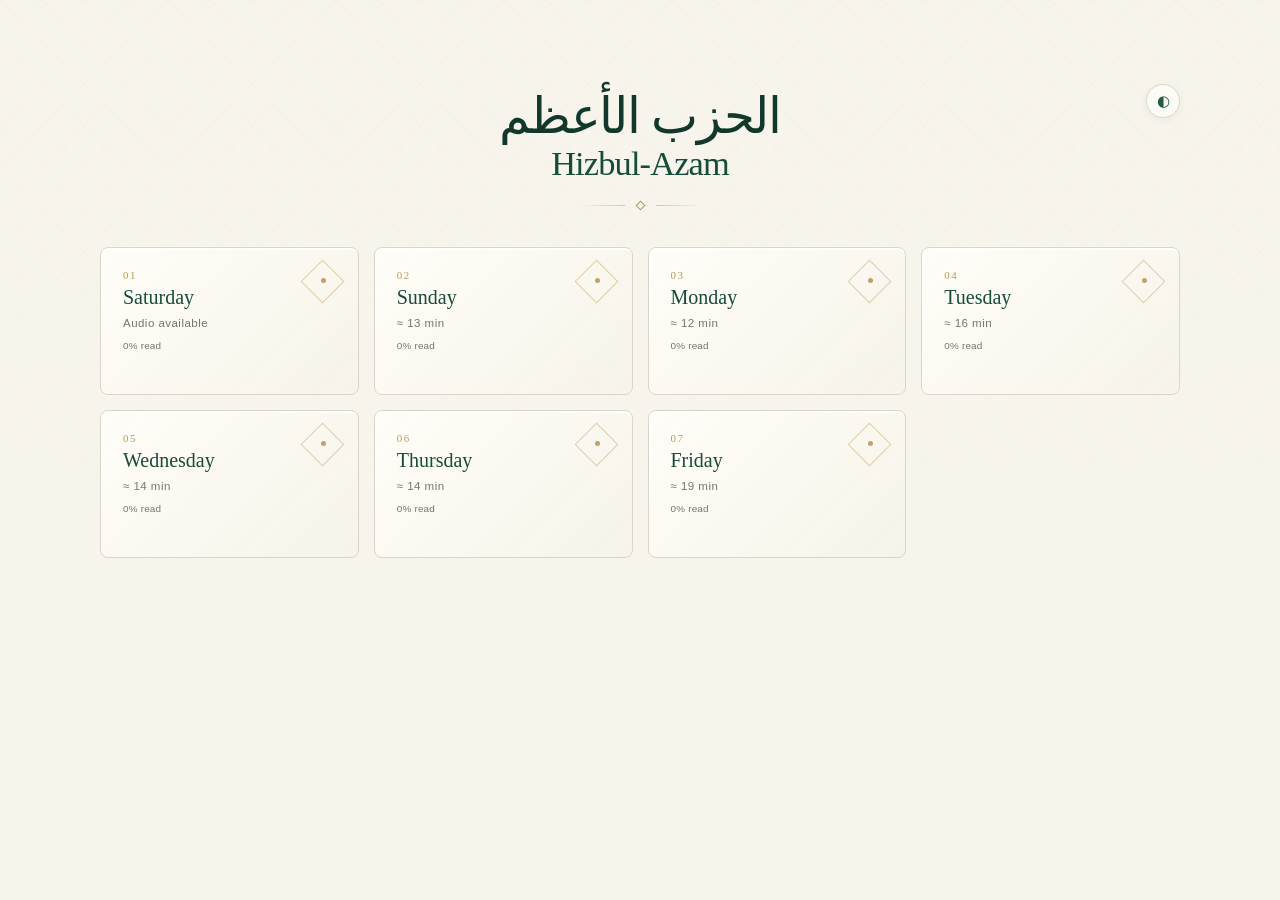
==== commit 6356f7d8: "Refresh Hizbul-Azam UX assets" ====
--- a/index.html
+++ b/index.html
@@ -5,14 +5,13 @@
   <meta name="viewport" content="width=device-width, initial-scale=1">
   <meta name="theme-color" content="#f7f4ec">
   <title>Hizbul-Azam</title>
-  <link rel="stylesheet" href="style.css?v=17">
-  <link rel="stylesheet" href="completion.css?v=1">
+  <link rel="stylesheet" href="style.css?v=19">
+  <link rel="stylesheet" href="completion.css?v=2">
   <link rel="manifest" href="manifest.webmanifest?v=11">
   <link rel="icon" type="image/png" sizes="32x32" href="icons/hizbul-azam-favicon.svg?v=11">
   <link rel="apple-touch-icon" href="icons/hizbul-azam-icon.svg?v=11">
   <script>try{var t=localStorage.getItem("hizbulAzam:theme");if(t==="dark"||t==="light")document.documentElement.dataset.theme=t;}catch(e){}</script>
-  <script src="app.js?v=18" defer></script>
-  <script src="completion.js?v=1" defer></script>
+  <script src="app.js?v=20" defer></script>
 </head>
 <body>
   <main class="home">
--- a/style.css
+++ b/style.css
@@ -1220,30 +1220,6 @@
   .translation-entry p { font-size: .92rem; line-height: 1.68; }
 }
 
-/* Audio-synced scrolling control */
-.auto-scroll-control {
-  min-width: 92px;
-}
-
-.auto-scroll-control.is-active {
-  border-color: var(--gold);
-  color: var(--green-950);
-  background: rgba(184,154,90,.12);
-}
-
-:root[data-theme="dark"] .auto-scroll-control.is-active {
-  border-color: var(--gold);
-  color: var(--gold-soft);
-  background: #30343a;
-}
-
-@media (max-width: 800px) {
-  .auto-scroll-control {
-    min-width: 84px;
-  }
-}
-
-
 /* v16 audio timing UX */
 .restart-control {
   flex: 0 0 auto;
@@ -1411,3 +1387,54 @@
   .completion-status strong { font-size: .66rem; }
   .completion-percent, .completion-mark { width: 25px; height: 25px; }
 }
+
+
+/* v20 UX: persistent reader navigation and clearer mobile orientation. */
+.topbar {
+  position: sticky;
+  top: 0;
+  z-index: 100;
+  background: rgba(246,243,235,.94);
+  backdrop-filter: blur(10px);
+  -webkit-backdrop-filter: blur(10px);
+}
+
+.home-link {
+  min-height: 38px;
+  display: inline-flex;
+  align-items: center;
+  padding: 5px 11px;
+  border: 1px solid var(--line);
+  border-radius: 7px;
+  background: rgba(255,253,248,.78);
+  box-sizing: border-box;
+}
+
+.pdf-page-wrap {
+  scroll-margin-top: 62px;
+}
+
+@media (max-width: 800px) {
+  .topbar {
+    min-height: 48px;
+    padding: 5px 3px;
+    background: rgba(246,243,235,.96);
+  }
+  .home-link {
+    min-height: 40px;
+    padding: 6px 11px;
+    font-size: .82rem;
+  }
+  .sidebar a {
+    min-height: 38px;
+    align-items: center;
+  }
+}
+
+:root[data-theme="dark"] .topbar {
+  background: rgba(23,25,28,.95);
+}
+:root[data-theme="dark"] .home-link {
+  background: rgba(36,39,43,.88);
+  border-color: var(--line);
+}
